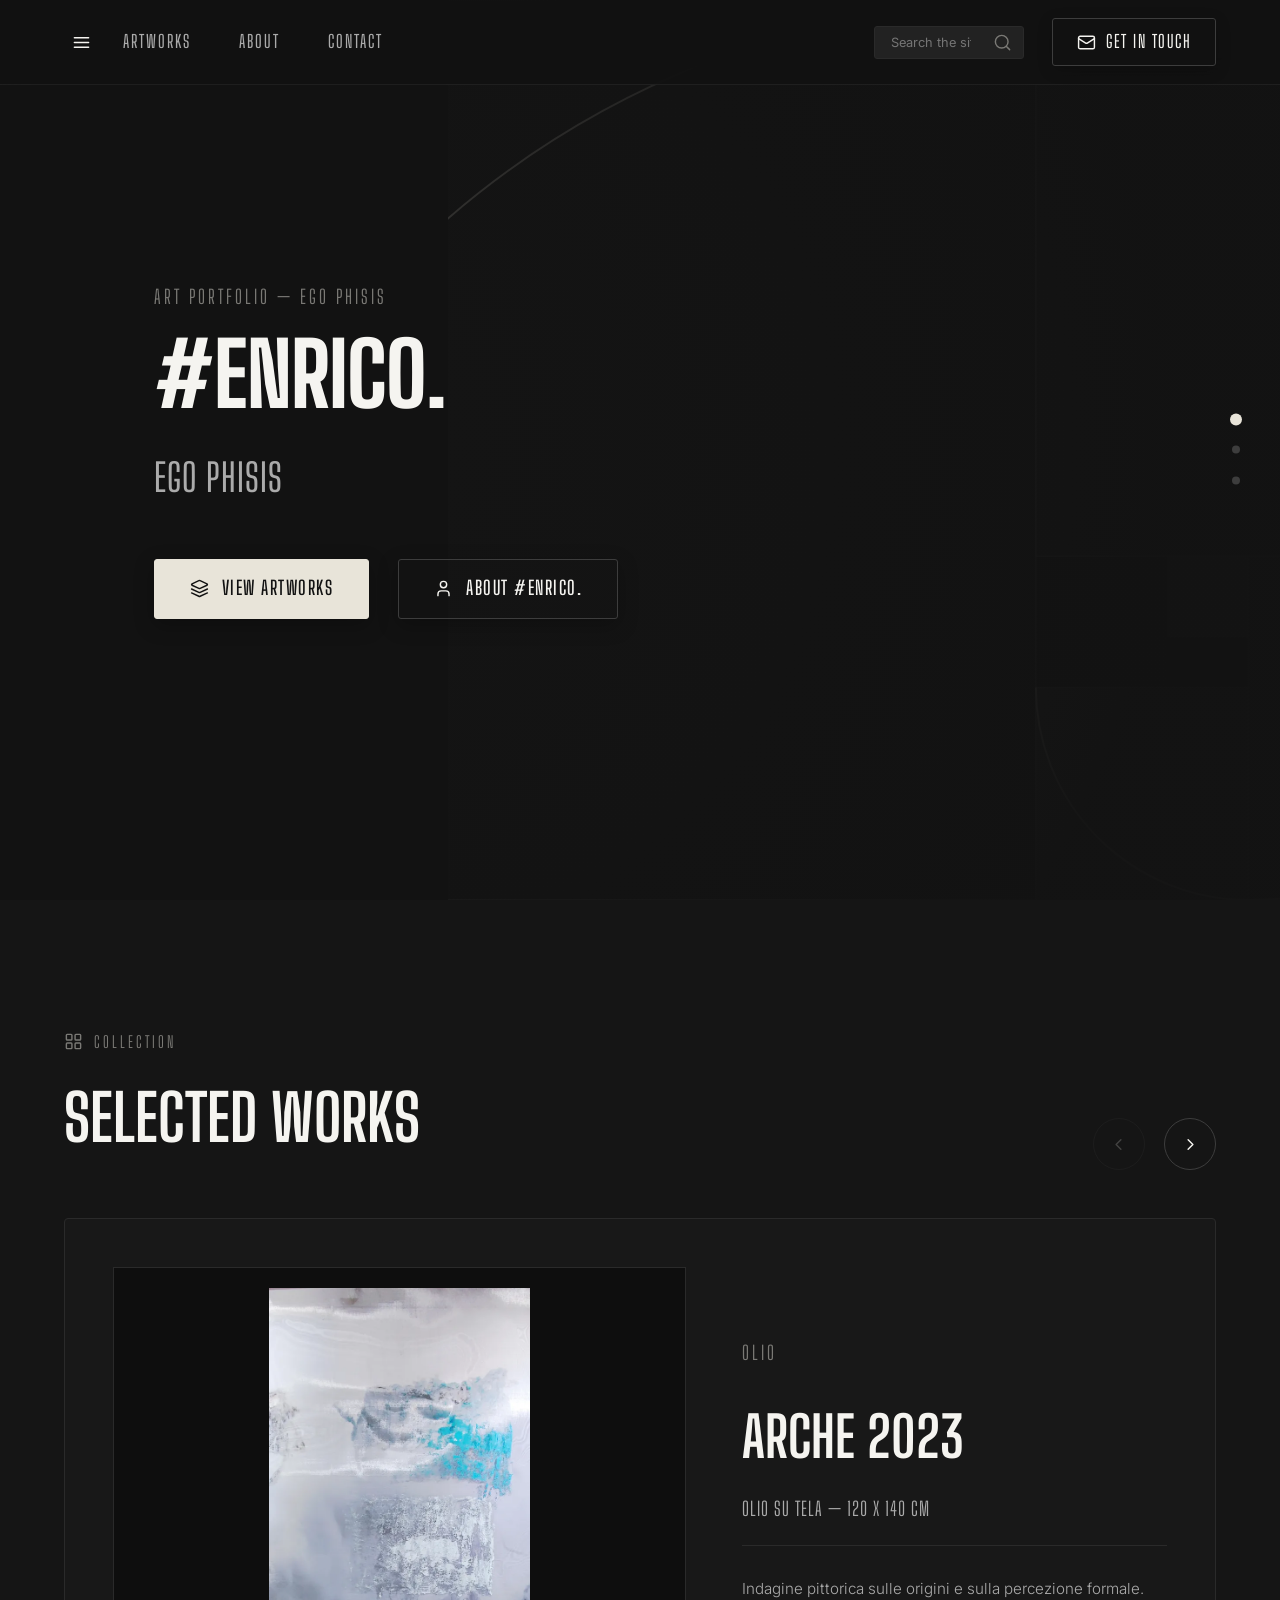
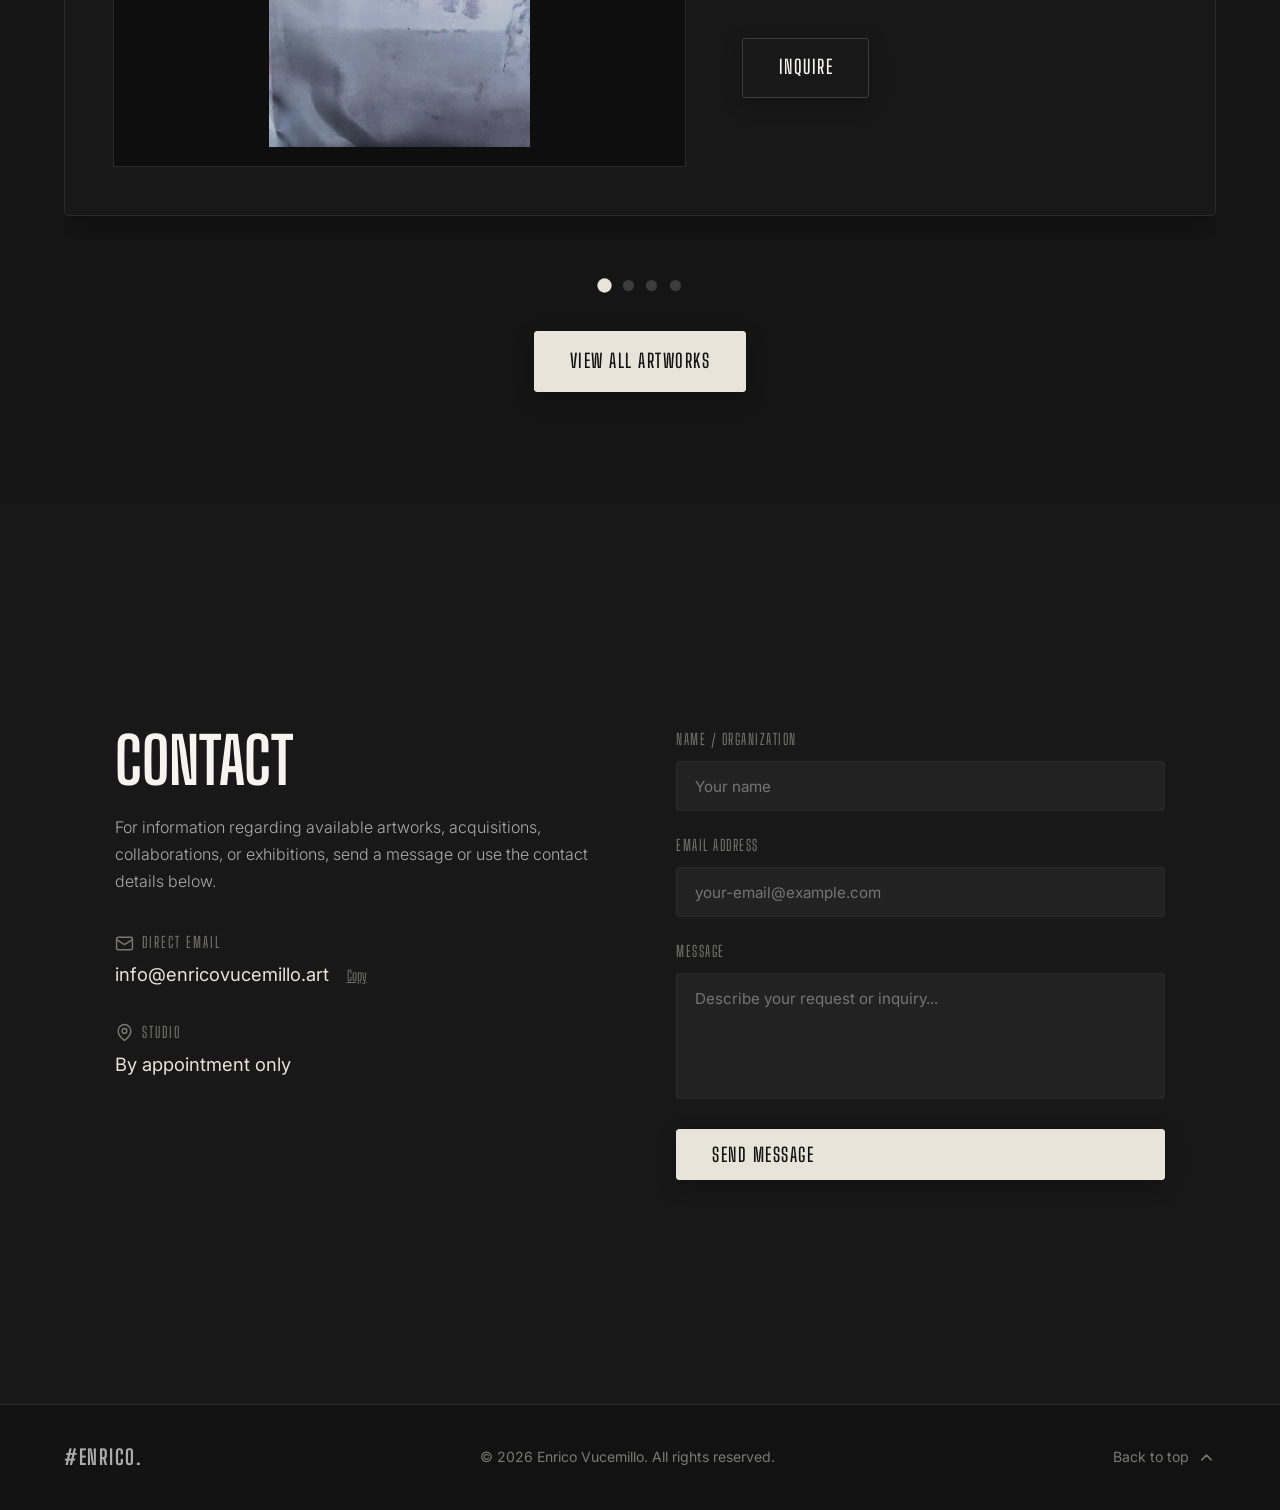
==== public /index.html @ f82cddb8 "eee" ====
<!doctype html>
<html lang="en">
<head>
  <meta charset="utf-8">
  <meta name="viewport" content="width=device-width, initial-scale=1">
  <title>#ENRICO.</title>
  <meta name="description" content="#ENRICO. — The website of Enrico Vucemillo. Works, studies, and proportions: precision is a form of beauty.">
  <link rel="preconnect" href="https://fonts.googleapis.com">
  <link rel="preconnect" href="https://fonts.gstatic.com" crossorigin>
  <link href="https://fonts.googleapis.com/css2?family=Big+Shoulders+Display:wght@700;800;900&family=Inter:wght@300;400;500;600&display=swap" rel="stylesheet">
  
  <style>
    /* ==========================================================================
       RESET & BASE STYLES & ADVANCED AESTHETICS
       ========================================================================== */
    :root {
      --bg-main: #121212;
      --bg-panel: #181818;
      --bg-subtle: #222222;
      --bg-crema-subtle: #262523;
      
      --text-main: #f5f4f0;
      --text-muted: #ababab;
      --text-dim: #7a7975;
      
      --accent-crema: #e8e4d9;
      --border-color: #2a2a2a;
      --border-light: #3d3d3d;
      
      --font-display: 'Big Shoulders Display', Impact, sans-serif;
      --font-sans: 'Inter', -apple-system, BlinkMacSystemFont, sans-serif;
      
      --header-height: 85px;
      --transition: all 0.4s cubic-bezier(0.16, 1, 0.3, 1);
    }

    ::selection {
      background-color: var(--accent-crema);
      color: var(--bg-main);
    }

    ::-webkit-scrollbar {
      width: 6px;
    }
    ::-webkit-scrollbar-track {
      background: var(--bg-main);
    }
    ::-webkit-scrollbar-thumb {
      background: var(--border-light);
      border-radius: 3px;
    }
    ::-webkit-scrollbar-thumb:hover {
      background: var(--accent-crema);
    }

    * {
      box-sizing: border-box;
      margin: 0;
      padding: 0;
    }

    html {
      scroll-behavior: smooth;
      font-size: 16px;
      background-color: var(--bg-main);
      color: var(--text-main);
      font-family: var(--font-sans);
      -webkit-font-smoothing: antialiased;
    }

    body {
      overflow-x: hidden;
      line-height: 1.7;
    }

    a {
      color: inherit;
      text-decoration: none;
      transition: var(--transition);
    }

    button {
      font-family: inherit;
      cursor: pointer;
      border: none;
      background: none;
    }

    a:focus-visible, button:focus-visible, input:focus-visible, textarea:focus-visible {
      outline: 2px solid var(--accent-crema);
      outline-offset: 3px;
    }

    .icon-inline {
      width: 19px;
      height: 19px;
      vertical-align: middle;
      display: inline-block;
      flex-shrink: 0;
      stroke-width: 1.8;
      transition: var(--transition);
    }
    a:hover .icon-inline, button:hover .icon-inline {
      color: var(--accent-crema);
      transform: translateY(-1px);
    }

    .scroll-progress {
      position: fixed;
      top: 0;
      left: 0;
      height: 2px;
      background-color: var(--accent-crema);
      width: 0%;
      z-index: 1000;
      transition: width 0.1s ease-out;
    }

    /* HEADER & NAVIGATION */
    .site-header {
      position: fixed;
      top: 0;
      left: 0;
      width: 100%;
      height: var(--header-height);
      display: flex;
      align-items: center;
      justify-content: space-between;
      padding: 0 4rem;
      z-index: 100;
      background: rgba(18, 18, 18, 0.82);
      backdrop-filter: blur(16px);
      -webkit-backdrop-filter: blur(16px);
      border-bottom: 1px solid rgba(255, 255, 255, 0.06);
    }

    .header-left {
      display: flex;
      align-items: center;
      gap: 1.5rem;
    }

    .menu-toggle-btn {
      display: flex;
      align-items: center;
      justify-content: center;
      padding: 0.5rem;
      color: var(--text-main);
      border-radius: 3px;
      transition: var(--transition);
      cursor: pointer;
    }
    .menu-toggle-btn:hover {
      color: var(--accent-crema);
      background-color: var(--bg-subtle);
    }

    /* SIDEBAR CATEGORIES */
    .sidebar-overlay {
      position: fixed;
      inset: 0;
      background: rgba(0, 0, 0, 0.7);
      backdrop-filter: blur(6px);
      -webkit-backdrop-filter: blur(6px);
      z-index: 1500;
      opacity: 0;
      pointer-events: none;
      transition: opacity 0.3s cubic-bezier(0.16, 1, 0.3, 1);
    }
    .sidebar-overlay.active {
      opacity: 1;
      pointer-events: auto;
    }

    .sidebar {
      position: fixed;
      top: 0;
      left: 0;
      width: 320px;
      max-width: 85vw;
      height: 100%;
      background-color: var(--bg-panel);
      border-right: 1px solid var(--border-color);
      z-index: 1600;
      transform: translateX(-100%);
      transition: transform 0.4s cubic-bezier(0.16, 1, 0.3, 1);
      display: flex;
      flex-direction: column;
      padding: 2.5rem 2rem;
      overflow-y: auto;
    }
    .sidebar.active {
      transform: translateX(0);
    }

    .sidebar-header {
      display: flex;
      align-items: center;
      justify-content: space-between;
      margin-bottom: 3rem;
      padding-bottom: 1rem;
      border-bottom: 1px solid var(--border-color);
    }

    .sidebar-title {
      font-family: var(--font-display);
      font-size: 1.6rem;
      font-weight: 700;
      letter-spacing: 1.5px;
      color: var(--accent-crema);
      text-transform: uppercase;
    }

    .sidebar-close-btn {
      color: var(--text-muted);
      font-size: 1.8rem;
      line-height: 1;
      cursor: pointer;
      transition: var(--transition);
    }
    .sidebar-close-btn:hover {
      color: var(--accent-crema);
    }

    .sidebar-section {
      margin-bottom: 2.5rem;
    }

    .sidebar-section-title {
      font-family: var(--font-display);
      font-size: 0.9rem;
      text-transform: uppercase;
      letter-spacing: 2.5px;
      color: var(--text-dim);
      margin-bottom: 1.2rem;
    }

    .sidebar-menu {
      list-style: none;
      display: flex;
      flex-direction: column;
      gap: 0.9rem;
    }

    .sidebar-menu a {
      font-family: var(--font-display);
      font-size: 1.25rem;
      letter-spacing: 1.5px;
      text-transform: uppercase;
      color: var(--text-muted);
      font-weight: 500;
      display: flex;
      align-items: center;
      justify-content: space-between;
      transition: var(--transition);
    }

    .sidebar-menu a:hover, .sidebar-menu a.active {
      color: var(--accent-crema);
      padding-left: 0.5rem;
    }

    .sidebar-count {
      font-size: 0.85rem;
      color: var(--text-dim);
      font-family: var(--font-sans);
    }

    .nav {
      display: flex;
      align-items: center;
      gap: 3rem;
    }

    .nav a {
      font-family: var(--font-display);
      font-size: 1.1rem;
      text-transform: uppercase;
      letter-spacing: 2px;
      color: var(--text-muted);
      font-weight: 500;
    }

    .nav a:hover, .nav a.active {
      color: var(--accent-crema);
    }

    .header-right {
      display: flex;
      align-items: center;
      gap: 1.8rem;
    }

    .search-box {
      position: relative;
      display: flex;
      align-items: center;
    }

    .search-box input {
      background-color: var(--bg-subtle);
      border: 1px solid var(--border-color);
      border-radius: 3px;
      padding: 0.5rem 2.4rem 0.5rem 1rem;
      color: var(--text-main);
      font-family: var(--font-sans);
      font-size: 0.8rem;
      width: 150px;
      transition: var(--transition);
    }

    .search-box input:focus {
      outline: none;
      border-color: var(--accent-crema);
      width: 210px;
      background-color: #1a1a1a;
    }

    .search-box button {
      position: absolute;
      right: 0.7rem;
      color: var(--text-dim);
      display: flex;
      align-items: center;
      justify-content: center;
    }

    .header-cta {
      display: inline-flex;
      align-items: center;
      gap: 0.6rem;
      font-family: var(--font-display);
      font-size: 1.1rem;
      text-transform: uppercase;
      letter-spacing: 1.5px;
      padding: 0.5rem 1.5rem;
      border: 1px solid var(--border-light);
      border-radius: 3px;
      color: var(--text-main);
      box-shadow: 0 4px 15px rgba(0,0,0,0.2);
      font-weight: 500;
    }

    .header-cta:hover {
      background-color: var(--accent-crema);
      color: var(--bg-main);
      border-color: var(--accent-crema);
    }

    .dots {
      position: fixed;
      right: 2.5rem;
      top: 50%;
      transform: translateY(-50%);
      display: flex;
      flex-direction: column;
      gap: 1.4rem;
      z-index: 90;
    }

    .dots a {
      width: 8px;
      height: 8px;
      border-radius: 50%;
      background-color: var(--border-light);
      transition: var(--transition);
    }

    .dots a.active, .dots a:hover {
      background-color: var(--accent-crema);
      transform: scale(1.5);
    }

    section {
      min-height: 100vh;
      width: 100%;
      position: relative;
      display: flex;
      align-items: center;
      justify-content: center;
      padding: 7rem 4rem;
    }

    .label {
      font-family: var(--font-display);
      font-size: 1rem;
      text-transform: uppercase;
      letter-spacing: 3px;
      color: var(--text-dim);
      margin-bottom: 1.8rem;
      display: flex;
      align-items: center;
      gap: 0.7rem;
    }

    .btn {
      display: inline-flex;
      align-items: center;
      gap: 0.8rem;
      padding: 0.8rem 2.2rem;
      font-family: var(--font-display);
      font-size: 1.2rem;
      letter-spacing: 1.5px;
      text-transform: uppercase;
      transition: var(--transition);
      border-radius: 3px;
      box-shadow: 0 6px 20px rgba(0,0,0,0.25);
    }

    .btn--solid {
      background-color: var(--accent-crema);
      color: var(--bg-main);
      border: 1px solid var(--accent-crema);
      font-weight: 600;
    }

    .btn--solid:hover {
      background-color: transparent;
      color: var(--accent-crema);
    }

    .btn--ghost {
      border: 1px solid var(--border-light);
      color: var(--text-main);
      font-weight: 600;
    }

    .btn--ghost:hover {
      border-color: var(--accent-crema);
      color: var(--accent-crema);
    }

    .hero {
      position: relative;
      overflow: hidden;
      display: flex;
      flex-direction: column;
      justify-content: center;
      align-items: flex-start;
      padding-left: 12%;
    }

    .hero .bg {
      position: absolute;
      top: 0;
      right: 0;
      width: 65%;
      height: 100%;
      opacity: 0.28;
      pointer-events: none;
    }

    .scrim {
      position: absolute;
      inset: 0;
      background: radial-gradient(circle at 25% 50%, transparent 10%, rgba(18,18,18,0.92) 80%);
    }

    .hero-content {
      position: relative;
      z-index: 2;
      max-width: 750px;
    }

    .panel__eyebrow {
      font-family: var(--font-display);
      font-size: 1.2rem;
      letter-spacing: 3px;
      text-transform: uppercase;
      color: var(--text-dim);
      margin-bottom: 1.2rem;
      display: flex;
      align-items: center;
      gap: 0.7rem;
    }

    .panel__title--xl {
      font-family: var(--font-display);
      font-size: 5.5rem;
      font-weight: 800;
      line-height: 0.95;
      letter-spacing: -1px;
      margin-bottom: 1.8rem;
      color: var(--text-main);
      text-transform: uppercase;
    }

    .panel__sub--serif {
      font-family: var(--font-display);
      font-size: 2.4rem;
      font-weight: 500;
      color: var(--text-muted);
      margin-bottom: 3rem;
      letter-spacing: 1px;
      text-transform: uppercase;
    }

    .hero-cta-group {
      display: flex;
      gap: 1.8rem;
    }

    .section-opere {
      flex-direction: column;
      justify-content: center;
      background-color: #151515;
      padding-top: 8rem;
    }

    .opere-header {
      width: 100%;
      max-width: 1240px;
      display: flex;
      justify-content: space-between;
      align-items: flex-end;
      margin-bottom: 3rem;
    }

    .opere-title-group h2 {
      font-family: var(--font-display);
      font-size: 4rem;
      font-weight: 700;
      margin-bottom: 1.2rem;
      line-height: 1.05;
      letter-spacing: 0;
      text-transform: uppercase;
    }

    .slider-controls {
      display: flex;
      gap: 1.2rem;
      align-items: center;
    }

    .view-toggle-btn {
      font-family: var(--font-display);
      font-size: 1rem;
      text-transform: uppercase;
      letter-spacing: 1.5px;
      padding: 0.6rem 1.2rem;
      border: 1px solid var(--border-light);
      border-radius: 3px;
      color: var(--text-muted);
      margin-right: 1rem;
      transition: var(--transition);
      font-weight: 700;
    }
    .view-toggle-btn:hover {
      border-color: var(--accent-crema);
      color: var(--accent-crema);
      background-color: var(--bg-subtle);
    }

    .arrow {
      width: 52px;
      height: 52px;
      border: 1px solid var(--border-light);
      border-radius: 50%;
      display: flex;
      align-items: center;
      justify-content: center;
      color: var(--text-main);
      transition: var(--transition);
    }

    .arrow:hover:not(:disabled) {
      border-color: var(--accent-crema);
      color: var(--accent-crema);
      background-color: var(--bg-subtle);
      transform: scale(1.05);
    }

    .arrow:disabled {
      opacity: 0.2;
      cursor: not-allowed;
    }

    .carousel-container {
      width: 100%;
      max-width: 1240px;
      overflow: hidden;
    }

    .track {
      position: relative;
      display: flex;
      gap: 2.5rem;
      overflow-x: auto;
      scroll-snap-type: x mandatory;
      scroll-behavior: smooth;
      scrollbar-width: none;
      -ms-overflow-style: none;
      padding-bottom: 1.5rem;
    }

    .track::-webkit-scrollbar {
      display: none;
    }

    .no-results {
      display: none;
      text-align: center;
      padding: 4rem 1rem;
      font-family: var(--font-display);
      font-size: 1.6rem;
      letter-spacing: 1.5px;
      text-transform: uppercase;
      color: var(--text-dim);
    }
    .no-results.show {
      display: block;
    }

    .work-card {
      flex: 0 0 100%;
      scroll-snap-align: start;
      display: grid;
      grid-template-columns: 1.35fr 1fr;
      gap: 3.5rem;
      background-color: var(--bg-panel);
      border: 1px solid var(--border-color);
      padding: 3rem;
      border-radius: 4px;
      transition: var(--transition);
      box-shadow: 0 10px 30px rgba(0,0,0,0.3);
    }
    .work-card:hover {
      border-color: var(--border-light);
      box-shadow: 0 15px 40px rgba(0,0,0,0.4);
    }

    .work-image-wrapper {
      position: relative;
      height: 500px;
      width: 100%;
      background-color: #0e0e0e;
      border: 1px solid var(--border-color);
      overflow: hidden;
      display: flex;
      align-items: center;
      justify-content: center;
      padding: 1.2rem;
      cursor: zoom-in;
    }

    .work-image {
      max-width: 100%;
      max-height: 100%;
      width: auto;
      height: auto;
      object-fit: contain;
      display: block;
      transition: transform 0.6s cubic-bezier(0.16, 1, 0.3, 1);
    }
    .work-image-wrapper:hover .work-image {
      transform: scale(1.03);
    }

    .work-fallback {
      position: absolute;
      inset: 0;
      display: none;
      flex-direction: column;
      align-items: center;
      justify-content: center;
      background-color: var(--bg-crema-subtle);
      color: var(--text-muted);
      font-family: var(--font-display);
      font-size: 1.5rem;
      text-align: center;
      padding: 2rem;
      border: 1px dashed var(--border-light);
    }

    .work-info {
      display: flex;
      flex-direction: column;
      justify-content: center;
    }

    .work-info .panel__eyebrow {
      color: var(--text-dim);
    }

    .work-info .panel__title {
      font-family: var(--font-display);
      font-size: 3.5rem;
      font-weight: 700;
      margin-bottom: 0.6rem;
      text-transform: uppercase;
    }

    .work-info .panel__sub {
      color: var(--text-muted);
      font-family: var(--font-display);
      font-size: 1.2rem;
      letter-spacing: 1px;
      margin-bottom: 1.8rem;
      border-bottom: 1px solid var(--border-color);
      padding-bottom: 1.2rem;
      text-transform: uppercase;
    }

    .work-desc {
      color: var(--text-muted);
      font-size: 0.95rem;
      line-height: 1.8;
      margin-bottom: 2.2rem;
      font-weight: 300;
    }

    .slide-dots {
      display: flex;
      justify-content: center;
      gap: 0.8rem;
      margin-top: 2.5rem;
    }
    .slide-dot {
      width: 11px;
      height: 11px;
      border-radius: 50%;
      background-color: var(--border-light);
      cursor: pointer;
      transition: var(--transition);
    }
    .slide-dot.active {
      background-color: var(--accent-crema);
      transform: scale(1.3);
    }

    .lightbox-modal {
      position: fixed;
      inset: 0;
      background: rgba(10, 10, 10, 0.96);
      backdrop-filter: blur(16px);
      -webkit-backdrop-filter: blur(16px);
      z-index: 2000;
      display: none;
      align-items: center;
      justify-content: center;
      padding: 3rem;
    }
    .lightbox-modal.active {
      display: flex;
    }
    .lightbox-content {
      max-width: 90vw;
      max-height: 85vh;
      object-fit: contain;
      border: 1px solid var(--border-light);
      box-shadow: 0 20px 50px rgba(0,0,0,0.6);
    }
    .lightbox-close {
      position: absolute;
      top: 2.5rem;
      right: 2.5rem;
      color: var(--text-main);
      font-size: 2.2rem;
      background: none;
      cursor: pointer;
      transition: var(--transition);
    }
    .lightbox-close:hover {
      color: var(--accent-crema);
      transform: scale(1.1);
    }

    .contact {
      background-color: var(--bg-panel);
    }

    .contact__inner {
      max-width: 1050px;
      width: 100%;
      display: grid;
      grid-template-columns: 1fr 1fr;
      gap: 4.5rem;
    }

    .contact__title {
      font-family: var(--font-display);
      font-size: 4rem;
      font-weight: 700;
      margin-bottom: 1.2rem;
      line-height: 1.05;
      letter-spacing: 0;
      text-transform: uppercase;
    }

    .contact__copy {
      color: var(--text-muted);
      margin-bottom: 2.2rem;
      font-weight: 300;
    }

    .contact__list {
      margin-top: 2.2rem;
    }

    .contact__row {
      margin-bottom: 1.8rem;
    }

    .contact__row dt {
      font-family: var(--font-display);
      font-size: 0.95rem;
      text-transform: uppercase;
      letter-spacing: 2px;
      color: var(--text-dim);
      display: flex;
      align-items: center;
      gap: 0.5rem;
    }

    .contact__row dd {
      font-size: 1.15rem;
      color: var(--accent-crema);
      margin-top: 0.2rem;
    }

    .copy-email-btn {
      font-family: var(--font-display);
      font-size: 0.9rem;
      color: var(--text-dim);
      cursor: pointer;
      margin-left: 0.8rem;
      text-decoration: underline;
      transition: var(--transition);
    }
    .copy-email-btn:hover {
      color: var(--accent-crema);
    }

    .contact-form {
      display: flex;
      flex-direction: column;
      gap: 1.4rem;
    }

    .form-group {
      display: flex;
      flex-direction: column;
      gap: 0.5rem;
    }

    .form-group label {
      font-family: var(--font-display);
      font-size: 0.95rem;
      text-transform: uppercase;
      letter-spacing: 1.5px;
      color: var(--text-dim);
    }

    .form-group input,
    .form-group textarea {
      background-color: var(--bg-subtle);
      border: 1px solid var(--border-color);
      padding: 0.9rem 1.1rem;
      color: var(--text-main);
      font-family: var(--font-sans);
      font-size: 0.95rem;
      border-radius: 3px;
      transition: var(--transition);
      resize: none;
    }

    .form-group input:focus,
    .form-group textarea:focus {
      outline: none;
      border-color: var(--accent-crema);
      background-color: #1c1c1c;
      box-shadow: 0 0 10px rgba(232, 228, 217, 0.05);
    }

    .toast {
      position: fixed;
      bottom: 2.5rem;
      right: 2.5rem;
      background-color: var(--accent-crema);
      color: var(--bg-main);
      padding: 1.1rem 1.8rem;
      border-radius: 3px;
      font-family: var(--font-display);
      font-size: 1rem;
      font-weight: 600;
      letter-spacing: 1px;
      box-shadow: 0 12px 35px rgba(0,0,0,0.5);
      transform: translateY(120px);
      opacity: 0;
      transition: var(--transition);
      z-index: 3000;
      text-transform: uppercase;
    }
    .toast.show {
      transform: translateY(0);
      opacity: 1;
    }

    .site-footer {
      background-color: var(--bg-main);
      border-top: 1px solid var(--border-color);
      padding: 2.2rem 4rem;
      display: flex;
      justify-content: space-between;
      align-items: center;
      font-size: 0.88rem;
      color: var(--text-dim);
    }

    .site-footer__brand {
      font-family: var(--font-display);
      font-size: 1.3rem;
      font-weight: 700;
      color: var(--text-muted);
      letter-spacing: 1.5px;
    }

    .site-footer a {
      display: inline-flex;
      align-items: center;
      gap: 0.5rem;
    }

    .site-footer a:hover {
      color: var(--accent-crema);
    }

    @media (max-width: 900px) {
      .site-header {
        padding: 0 1.5rem;
      }
      .nav {
        gap: 1.2rem;
      }
      .panel__title--xl {
        font-size: 3.6rem;
      }
      .work-card {
        grid-template-columns: 1fr;
        gap: 1.8rem;
        padding: 1.8rem;
      }
      .work-image-wrapper {
        height: 340px;
      }
      .contact__inner {
        grid-template-columns: 1fr;
        gap: 2.8rem;
      }
      .dots {
        display: none;
      }
    }

  </style>
</head>
<body>

  <div class="scroll-progress" id="scrollProgress"></div>

  <!-- OVERLAY AND SIDEBAR -->
  <div class="sidebar-overlay" id="sidebarOverlay"></div>
  <aside class="sidebar" id="sidebar">
    <div class="sidebar-header">
      <span class="sidebar-title">#ENRICO.</span>
      <button type="button" class="sidebar-close-btn" id="sidebarCloseBtn" aria-label="Close menu">&times;</button>
    </div>

    <div class="sidebar-section">
      <h3 class="sidebar-section-title">Navigation</h3>
      <ul class="sidebar-menu">
        <li><a href="#top">Home</a></li>
        <li><a href="artworks.html">All Artworks</a></li>
        <li><a href="about.html">Artist Profile</a></li>
        <li><a href="#contatti">Contact & Info</a></li>
      </ul>
    </div>
  </aside>

  <!-- LIGHTBOX -->
  <div class="lightbox-modal" id="lightboxModal">
    <button class="lightbox-close" id="lightboxClose" aria-label="Close image">&times;</button>
    <img class="lightbox-content" id="lightboxImg" src="" alt="Enlarged artwork">
  </div>

  <!-- NAVIGATION -->
  <header class="site-header">
    <div class="header-left">
      <button type="button" class="menu-toggle-btn" id="menuToggleBtn" aria-label="Open categories menu">
        <svg class="icon-inline" width="24" height="24" viewBox="0 0 24 24" fill="none" stroke="currentColor" stroke-linecap="round" stroke-linejoin="round">
          <line x1="3" y1="6" x2="21" y2="6"/>
          <line x1="3" y1="12" x2="21" y2="12"/>
          <line x1="3" y1="18" x2="21" y2="18"/>
        </svg>
      </button>

      <nav class="nav" aria-label="Main">
        <a href="artworks.html">Artworks</a>
        <a href="about.html">About</a>
        <a href="#contatti">Contact</a>
      </nav>
    </div>

    <div class="header-right">
      <form class="search-box" onsubmit="event.preventDefault();">
        <input type="search" id="searchInput" placeholder="Search the site..." aria-label="Search site">
        <button type="submit" aria-label="Start search">
          <svg class="icon-inline" width="18" height="18" viewBox="0 0 24 24" fill="none" stroke="currentColor" stroke-linecap="round" stroke-linejoin="round"><circle cx="11" cy="11" r="8"/><path d="m21 21-4.3-4.3"/></svg>
        </button>
      </form>

      <a class="header-cta" href="#contatti">
        <svg class="icon-inline" width="18" height="18" viewBox="0 0 24 24" fill="none" stroke="currentColor" stroke-linecap="round" stroke-linejoin="round"><rect width="20" height="16" x="2" y="4" rx="2"/><path d="m22 7-8.97 5.7a1.94 1.94 0 0 1-2.06 0L2 7"/></svg>
        Get in touch
      </a>
    </div>
  </header>

  <!-- NAVIGATION DOTS -->
  <nav class="dots" aria-label="Sections">
    <a href="#top" aria-label="Home" class="active"></a>
    <a href="#opere" aria-label="Artworks"></a>
    <a href="#contatti" aria-label="Contact"></a>
  </nav>

  <!-- HERO -->
  <section class="hero snap" id="top">
    <svg class="bg" viewBox="0 0 610 377" preserveAspectRatio="xMidYMid slice" role="img" aria-label="Golden Ratio Geometry">
      <rect x="0" y="0" width="377" height="377" fill="#1c1c1c"/>
      <rect x="377" y="0" width="233" height="233" fill="#262626"/>
      <rect x="466" y="233" width="144" height="144" fill="#303030"/>
      <rect x="377" y="288" width="89" height="89" fill="#3a3a3a"/>
      <rect x="377" y="233" width="55" height="55" fill="#181818"/>
      <rect x="432" y="233" width="34" height="34" fill="#444444"/>
      <g fill="none" stroke="#555555" stroke-width="0.5">
        <rect x="0" y="0" width="377" height="377"/>
        <rect x="377" y="0" width="233" height="233"/>
        <rect x="466" y="233" width="144" height="144"/>
        <rect x="377" y="288" width="89" height="89"/>
      </g>
      <path d="M0,377 A377,377 0 0 1 377,0 A233,233 0 0 1 610,233 A144,144 0 0 1 466,377 A89,89 0 0 1 377,288" fill="none" stroke="#e8e4d9" stroke-width="0.8" opacity="0.6"/>
    </svg>
    <div class="scrim"></div>
    <div class="hero-content">
      <p class="panel__eyebrow">
        <span>Art Portfolio — EGO PHISIS</span>
      </p>
      <h1 class="panel__title--xl">#ENRICO. </h1>
      <p class="panel__sub--serif" lang="it">EGO PHISIS</p>
      <div class="hero-cta-group">
        <a class="btn btn--solid" href="artworks.html">
          <svg class="icon-inline" width="18" height="18" viewBox="0 0 24 24" fill="none" stroke="currentColor" stroke-linecap="round" stroke-linejoin="round"><path d="m12.83 2.18a2 2 0 0 0-1.66 0L2.6 6.08a1 1 0 0 0 0 1.83l8.58 3.91a2 2 0 0 0 1.66 0l8.58-3.9a1 1 0 0 0 0-1.83Z"/><path d="m22 17.65-9.17 4.16a2 2 0 0 1-1.66 0L2 17.65"/><path d="m22 12.65-9.17 4.16a2 2 0 0 1-1.66 0L2 12.65"/></svg>
          View Artworks
        </a>
        <a class="btn btn--ghost" href="about.html">
          <svg class="icon-inline" width="18" height="18" viewBox="0 0 24 24" fill="none" stroke="currentColor" stroke-linecap="round" stroke-linejoin="round"><path d="M19 21v-2a4 4 0 0 0-4-4H9a4 4 0 0 0-4 4v2"/><circle cx="12" cy="7" r="4"/></svg>
          About #ENRICO.
        </a>
      </div>
    </div>
  </section>

  <!-- ARTWORKS -->
  <section class="section-opere" id="opere">
    <div class="opere-header">
      <div class="opere-title-group">
        <p class="label">
          <svg class="icon-inline" width="16" height="16" viewBox="0 0 24 24" fill="none" stroke="currentColor" stroke-linecap="round" stroke-linejoin="round"><rect width="7" height="7" x="3" y="3" rx="1"/><rect width="7" height="7" x="14" y="3" rx="1"/><rect width="7" height="7" x="14" y="14" rx="1"/><rect width="7" height="7" x="3" y="14" rx="1"/></svg>
          Collection
        </p>
        <h2>Selected Works</h2>
      </div>
      <div class="slider-controls">
        <button class="arrow arrow--prev" id="prev" type="button" aria-label="Previous artwork">
          <svg class="icon-inline" width="22" height="22" viewBox="0 0 24 24" fill="none" stroke="currentColor" stroke-linecap="round" stroke-linejoin="round"><path d="m15 18-6-6 6-6"/></svg>
        </button>
        <button class="arrow arrow--next" id="next" type="button" aria-label="Next artwork">
          <svg class="icon-inline" width="22" height="22" viewBox="0 0 24 24" fill="none" stroke="currentColor" stroke-linecap="round" stroke-linejoin="round"><path d="m9 18 6-6-6-6"/></svg>
        </button>
      </div>
    </div>

    <div class="carousel-container">
      <div class="track" id="track">
        
        <!-- OPERA 1 -->
        <article class="work-card" id="work-arche-2023" data-category="olio">
          <div class="work-image-wrapper">
            <img class="work-image" src="Images/Arche 2023.webp" alt="Arche 2023" loading="lazy">
            <div class="work-fallback"><span>Arche 2023</span></div>
          </div>
          <div class="work-info">
            <p class="panel__eyebrow">Olio</p>
            <h3 class="panel__title">Arche 2023</h3>
            <p class="panel__sub" lang="it">Olio su tela — 120 x 140 cm</p>
            <p class="work-desc" lang="it">Indagine pittorica sulle origini e sulla percezione formale.</p>
            <div>
              <a class="btn btn--ghost" href="#contatti">Inquire</a>
            </div>
          </div>
        </article>

        <!-- OPERA 2 -->
        <article class="work-card" id="work-il-ricordo-degli-eterni" data-category="olio">
          <div class="work-image-wrapper">
            <img class="work-image" src="Images/Il ricordo degli eterni.webp" alt="Il ricordo degli eterni" loading="lazy">
            <div class="work-fallback"><span>Il ricordo degli eterni</span></div>
          </div>
          <div class="work-info">
            <p class="panel__eyebrow">Olio</p>
            <h3 class="panel__title">Il ricordo degli eterni</h3>
            <p class="panel__sub" lang="it">Olio su tavola — 100 x 100 cm</p>
            <p class="work-desc" lang="it">Geometrie rigorose e strati sovrapposti di colore materico.</p>
            <div>
              <a class="btn btn--ghost" href="#contatti">Inquire</a>
            </div>
          </div>
        </article>

        <!-- OPERA 3 -->
        <article class="work-card" id="work-la-nascita-del-mito" data-category="grafite">
          <div class="work-image-wrapper">
            <img class="work-image" src="Images/La nascita del mito.webp" alt="La nascita del mito" loading="lazy">
            <div class="work-fallback"><span>La nascita del mito</span></div>
          </div>
          <div class="work-info">
            <p class="panel__eyebrow">Grafite</p>
            <h3 class="panel__title">La nascita del mito</h3>
            <p class="panel__sub" lang="it">Grafite su carta — 90 x 120 cm</p>
            <p class="work-desc" lang="it">Solid workout di segni sovrapposti e texture architettoniche.</p>
            <div>
              <a class="btn btn--ghost" href="#contatti">Inquire</a>
            </div>
          </div>
        </article>

        <!-- OPERA 4 -->
        <article class="work-card" id="work-lo-squartamento-del-mito" data-category="aerografo">
          <div class="work-image-wrapper">
            <img class="work-image" src="Images/Lo squartamento del Mito.webp" alt="Lo squartamento del mito" loading="lazy">
            <div class="work-fallback"><span>Lo squartamento del mito</span></div>
          </div>
          <div class="work-info">
            <p class="panel__eyebrow">Aerografo</p>
            <h3 class="panel__title">Lo squartamento del mito</h3>
            <p class="panel__sub" lang="it">Aerografo su alluminio — 100 x 130 cm</p>
            <p class="work-desc" lang="it">Sfumature impalpabili e transizioni cromatiche continue.</p>
            <div>
              <a class="btn btn--ghost" href="#contatti">Inquire</a>
            </div>
          </div>
        </article>

      </div>
      <div class="no-results" id="noResults">No artworks found</div>
    </div>

    <div class="slide-dots" id="slideDots"></div>
    <a class="btn btn--solid" href="artworks.html" style="margin-top:2.5rem;">View all artworks</a>
  </section>

  <!-- CONTACT -->
  <section class="contact" id="contatti">
    <div class="contact__inner">
      <div>
        <h2 class="contact__title">Contact</h2>
        <p class="contact__copy">For information regarding available artworks, acquisitions, collaborations, or exhibitions, send a message or use the contact details below.</p>

        <dl class="contact__list">
          <div class="contact__row">
            <dt>
              <svg class="icon-inline" width="16" height="16" viewBox="0 0 24 24" fill="none" stroke="currentColor" stroke-linecap="round" stroke-linejoin="round"><rect width="20" height="16" x="2" y="4" rx="2"/><path d="m22 7-8.97 5.7a1.94 1.94 0 0 1-2.06 0L2 7"/></svg>
              Direct Email
            </dt>
            <dd>
              <span id="emailText">info@enricovucemillo.art</span>
              <button type="button" class="copy-email-btn" id="copyEmailBtn">Copy</button>
            </dd>
          </div>
          <div class="contact__row">
            <dt>
              <svg class="icon-inline" width="16" height="16" viewBox="0 0 24 24" fill="none" stroke="currentColor" stroke-linecap="round" stroke-linejoin="round"><path d="M20 10c0 6-8 12-8 12s-8-6-8-12a8 8 0 0 1 16 0Z"/><circle cx="12" cy="10" r="3"/></svg>
              Studio
            </dt>
            <dd>By appointment only</dd>
          </div>
        </dl>
      </div>

      <form class="contact-form" id="contactForm">
        <div class="form-group">
          <label for="name">Name / Organization</label>
          <input type="text" id="name" required placeholder="Your name">
        </div>
        <div class="form-group">
          <label for="email">Email Address</label>
          <input type="email" id="email" required placeholder="your-email@example.com">
        </div>
        <div class="form-group">
          <label for="message">Message</label>
          <textarea id="message" rows="5" required placeholder="Describe your request or inquiry..."></textarea>
        </div>
        <button class="btn btn--solid" type="submit" style="margin-top: 0.5rem;">
          Send Message
        </button>
      </form>
    </div>
  </section>

  <!-- TOAST NOTIFICATION -->
  <div class="toast" id="toast" role="status" aria-live="polite"></div>

  <!-- FOOTER -->
  <footer class="site-footer">
    <div class="site-footer__brand">#ENRICO.</div>
    <div>&copy; 2026 Enrico Vucemillo. All rights reserved.</div>
    <div>
      <a href="#top">
        Back to top 
        <svg class="icon-inline" width="16" height="16" viewBox="0 0 24 24" fill="none" stroke="currentColor" stroke-linecap="round" stroke-linejoin="round"><path d="m18 15-6-6-6 6"/></svg>
      </a>
    </div>
  </footer>

  <!-- JAVASCRIPT FOR INTERACTIVITY -->
  <script src="cms-client.js"></script>
  <script>
    document.addEventListener('DOMContentLoaded', async () => {
      if (window.CMS_READY) await window.CMS_READY;
      // 1. SCROLL PROGRESS BAR
      const scrollProgress = document.getElementById('scrollProgress');
      window.addEventListener('scroll', () => {
        const totalHeight = document.documentElement.scrollHeight - window.innerHeight;
        const progress = totalHeight > 0 ? (window.scrollY / totalHeight) * 100 : 0;
        scrollProgress.style.width = `${Math.min(100, Math.max(0, progress))}%`;
      });

      // 2. HIGHLIGHT DOTS & HEADER LINKS ON SCROLL
      const dotLinks = document.querySelectorAll('.dots a');
      const navLinks = document.querySelectorAll('.nav a');

      window.addEventListener('scroll', () => {
        let current = 'top';
        const scrollPos = window.scrollY + 200;

        document.querySelectorAll('section').forEach(section => {
          if (scrollPos >= section.offsetTop) {
            current = section.getAttribute('id');
          }
        });

        dotLinks.forEach(link => {
          link.classList.toggle('active', link.getAttribute('href') === `#${current}`);
        });

        navLinks.forEach(link => {
          link.classList.toggle('active', link.getAttribute('href') === `#${current}`);
        });
      });

      // 3. ARTWORK CAROUSEL, FILTERS & DOT INDICATORS
      const track = document.getElementById('track');
      const prevBtn = document.getElementById('prev');
      const nextBtn = document.getElementById('next');
      const slideDotsContainer = document.getElementById('slideDots');
      const noResults = document.getElementById('noResults');
      const cards = Array.from(track.querySelectorAll('.work-card'));

      let currentFilter = 'all';

      function getVisibleCards() {
        return cards.filter(card => card.style.display !== 'none');
      }

      function getStep() {
        const visible = getVisibleCards();
        if (!visible.length) return 0;
        const gap = parseFloat(getComputedStyle(track).columnGap) || 40;
        return visible[0].offsetWidth + gap;
      }

      function buildDots() {
        slideDotsContainer.innerHTML = '';
        getVisibleCards().forEach((_, idx) => {
          const dot = document.createElement('div');
          dot.classList.add('slide-dot');
          dot.addEventListener('click', () => {
            track.scrollTo({ left: getStep() * idx, behavior: 'smooth' });
          });
          slideDotsContainer.appendChild(dot);
        });
      }

      function updateCarouselControls() {
        const step = getStep();
        const dots = Array.from(slideDotsContainer.children);

        if (!step) {
          prevBtn.disabled = true;
          nextBtn.disabled = true;
          return;
        }

        const activeIndex = Math.round(track.scrollLeft / step);
        dots.forEach((dot, index) => {
          dot.classList.toggle('active', index === activeIndex);
        });

        prevBtn.disabled = track.scrollLeft <= 10;
        nextBtn.disabled = track.scrollLeft >= track.scrollWidth - track.clientWidth - 10;
      }

      function applyFilters() {
        cards.forEach(card => {
          const matchesCategory = currentFilter === 'all' || card.getAttribute('data-category') === currentFilter;
          card.style.display = matchesCategory ? '' : 'none';
        });

        const visibleCount = getVisibleCards().length;
        noResults.classList.toggle('show', visibleCount === 0);

        track.scrollTo({ left: 0, behavior: 'auto' });
        buildDots();
        updateCarouselControls();
      }

      nextBtn.addEventListener('click', () => {
        track.scrollBy({ left: getStep(), behavior: 'smooth' });
      });

      prevBtn.addEventListener('click', () => {
        track.scrollBy({ left: -getStep(), behavior: 'smooth' });
      });

      track.addEventListener('scroll', updateCarouselControls);
      window.addEventListener('resize', updateCarouselControls);
      buildDots();
      updateCarouselControls();

      // 4. SIDEBAR CATEGORIES
      const menuToggleBtn = document.getElementById('menuToggleBtn');
      const sidebarOverlay = document.getElementById('sidebarOverlay');
      const sidebar = document.getElementById('sidebar');
      const sidebarCloseBtn = document.getElementById('sidebarCloseBtn');

      function openSidebar() {
        sidebar.classList.add('active');
        sidebarOverlay.classList.add('active');
      }

      function closeSidebar() {
        sidebar.classList.remove('active');
        sidebarOverlay.classList.remove('active');
      }

      menuToggleBtn.addEventListener('click', openSidebar);
      sidebarCloseBtn.addEventListener('click', closeSidebar);
      sidebarOverlay.addEventListener('click', closeSidebar);

      sidebar.querySelectorAll('a').forEach(link => {
        link.addEventListener('click', closeSidebar);
      });

      // 5. JUMP TO AN ARTWORK FROM A LINK / SEARCH RESULT (#work-...)
      function goToWorkFromHash() {
        const h = location.hash;
        if (!h.startsWith('#work-')) return;
        const card = document.getElementById(h.slice(1));
        if (!card) return;

        if (card.style.display === 'none') {
          currentFilter = 'all';
          filterLinks.forEach(l => l.classList.toggle('active', l.getAttribute('data-filter') === 'all'));
          applyFilters();
        }

        document.getElementById('opere').scrollIntoView({ behavior: 'smooth' });
        track.scrollTo({ left: card.offsetLeft, behavior: 'smooth' });
      }
      window.addEventListener('hashchange', goToWorkFromHash);
      goToWorkFromHash();

      // 6. LIGHTBOX IMAGE ZOOM
      const lightboxModal = document.getElementById('lightboxModal');
      const lightboxImg = document.getElementById('lightboxImg');
      const lightboxClose = document.getElementById('lightboxClose');

      function closeLightbox() {
        lightboxModal.classList.remove('active');
      }

      document.querySelectorAll('.work-image-wrapper').forEach(wrapper => {
        wrapper.addEventListener('click', () => {
          const img = wrapper.querySelector('.work-image');
          if (img && img.src && img.style.display !== 'none') {
            lightboxImg.src = img.src;
            lightboxImg.alt = img.alt;
            lightboxModal.classList.add('active');
          }
        });
      });

      lightboxClose.addEventListener('click', closeLightbox);

      lightboxModal.addEventListener('click', (e) => {
        if (e.target === lightboxModal) closeLightbox();
      });

      document.addEventListener('keydown', (e) => {
        if (e.key === 'Escape') {
          closeLightbox();
          closeSidebar();
        }
      });

      document.querySelectorAll('.work-image').forEach(img => {
        img.addEventListener('error', () => {
          img.style.display = 'none';
          const fallback = img.nextElementSibling;
          if (fallback && fallback.classList.contains('work-fallback')) {
            fallback.style.display = 'flex';
          }
        });
      });

      // 7. COPY EMAIL & CONTACT FORM WITH TOAST
      const toast = document.getElementById('toast');
      let toastTimer;
      function showToast(message) {
        toast.textContent = message;
        toast.classList.add('show');
        clearTimeout(toastTimer);
        toastTimer = setTimeout(() => {
          toast.classList.remove('show');
        }, 3500);
      }

      const copyEmailBtn = document.getElementById('copyEmailBtn');
      const emailText = document.getElementById('emailText').textContent;

      copyEmailBtn.addEventListener('click', () => {
        navigator.clipboard.writeText(emailText).then(() => {
          showToast('Email address copied!');
        }).catch(() => {
          showToast('Email: ' + emailText);
        });
      });

      const contactForm = document.getElementById('contactForm');
      contactForm.addEventListener('submit', (e) => {
        e.preventDefault();
        const name = document.getElementById('name').value.trim();
        const email = document.getElementById('email').value.trim();
        const message = document.getElementById('message').value.trim();

        const subject = encodeURIComponent('Inquiry from ' + name);
        const body = encodeURIComponent(message + '\n\n— ' + name + ' (' + email + ')');

        showToast('Opening your email app...');
        window.location.href = `mailto:${emailText}?subject=${subject}&body=${body}`;
        contactForm.reset();
      });
    });
  </script>
  <script src="search.js"></script>
</body>
</html>
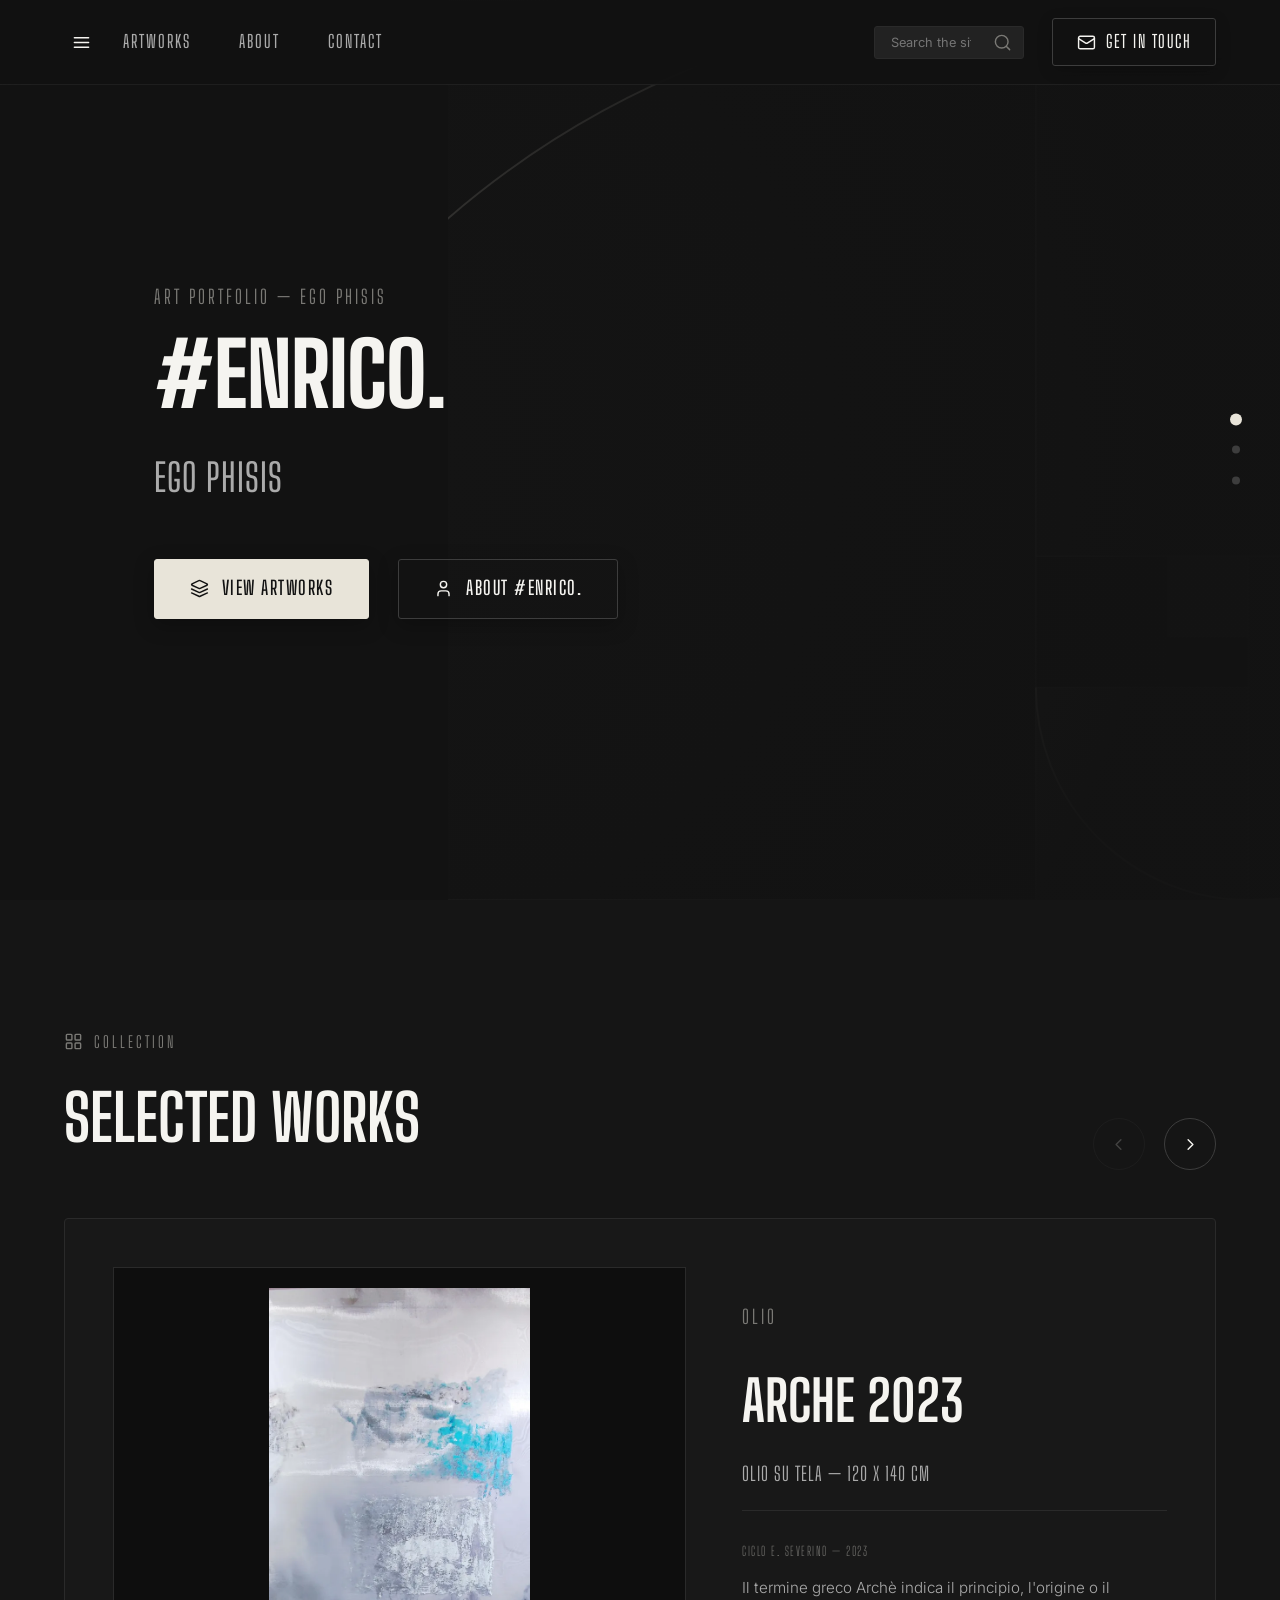
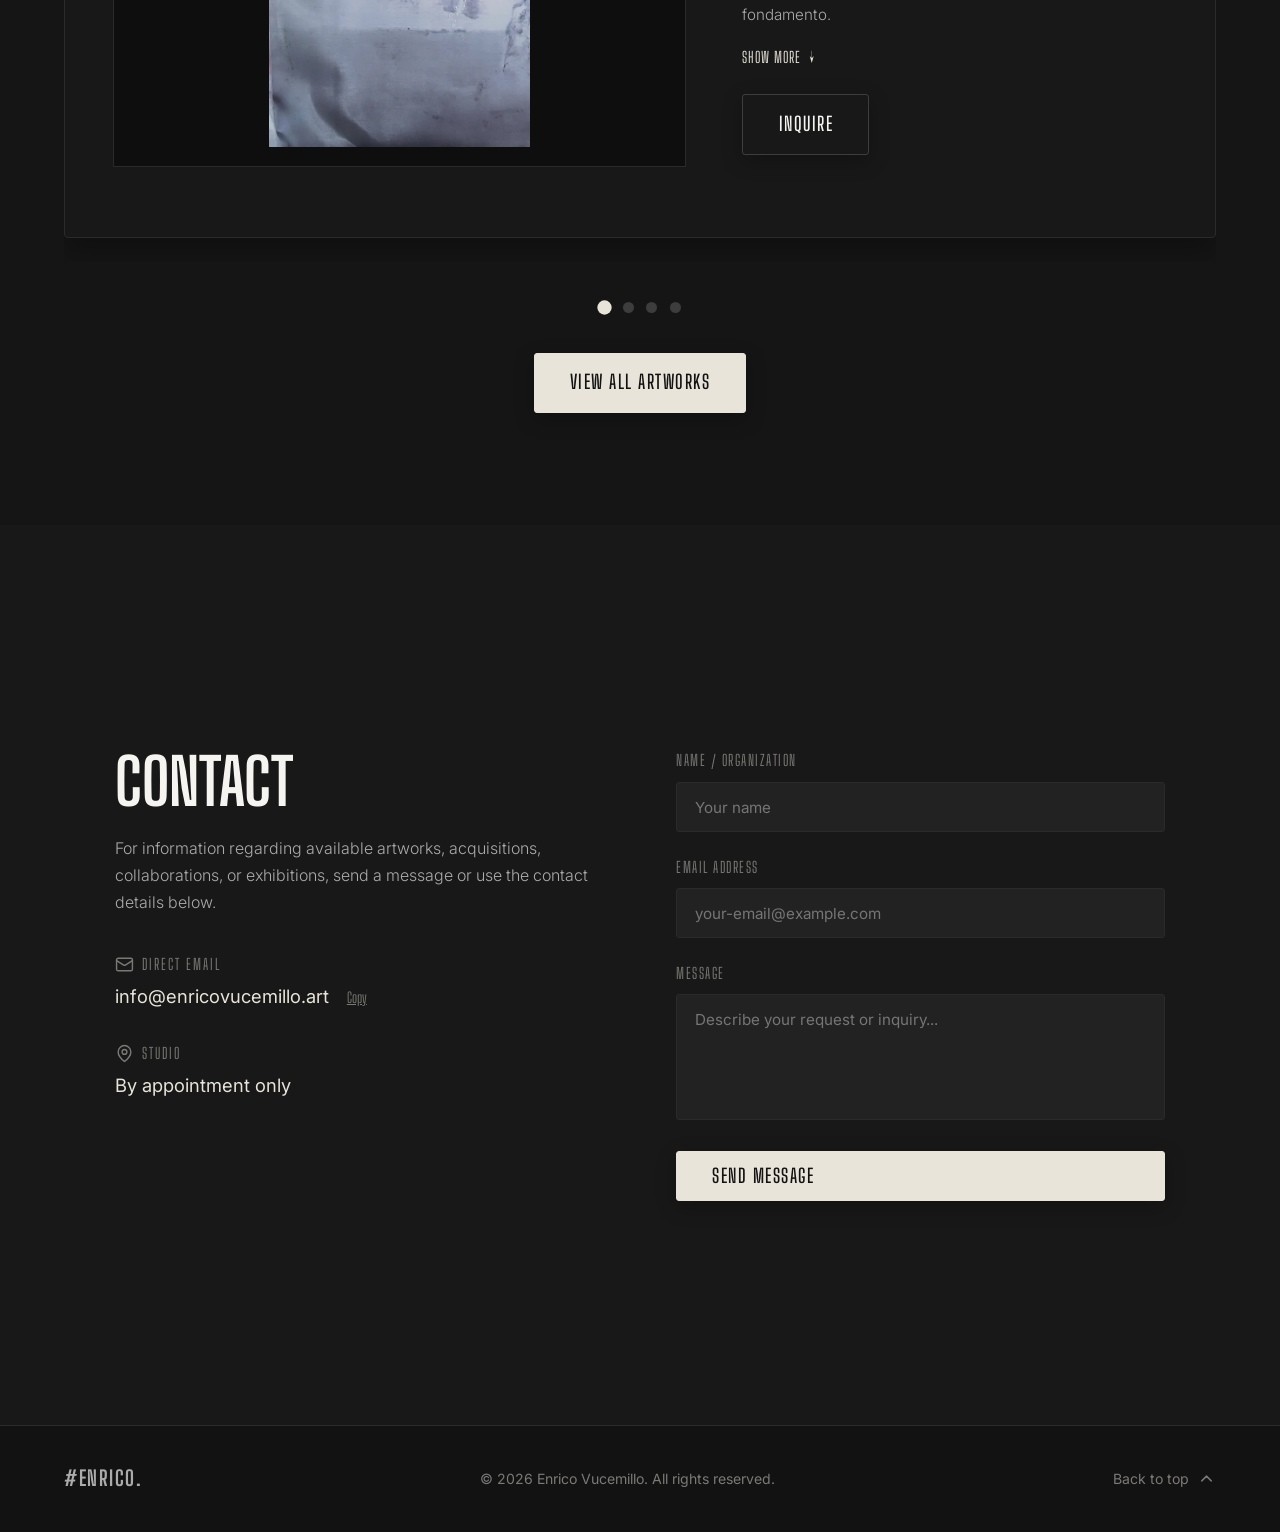
==== commit 35eb2962: "s" ====
--- a/public /index.html
+++ b/public /index.html
@@ -705,8 +705,42 @@
       color: var(--text-muted);
       font-size: 0.95rem;
       line-height: 1.8;
-      margin-bottom: 2.2rem;
+      margin-bottom: 1.2rem;
       font-weight: 300;
+    }
+    .work-desc__full {
+      display: none;
+    }
+    .work-desc.expanded .work-desc__full {
+      display: inline;
+    }
+    .work-desc__cycle {
+      display: block;
+      margin-bottom: 0.7rem;
+      font-family: var(--font-display);
+      font-size: 0.8rem;
+      letter-spacing: 1.5px;
+      text-transform: uppercase;
+      color: var(--text-dim);
+    }
+    .work-more {
+      display: inline-flex;
+      align-items: center;
+      gap: 0.5rem;
+      width: fit-content;
+      margin-bottom: 1.8rem;
+      color: var(--accent-crema);
+      font-family: var(--font-display);
+      font-size: 0.95rem;
+      letter-spacing: 1px;
+      text-transform: uppercase;
+      cursor: pointer;
+    }
+    .work-more .arrow-icon {
+      transition: transform var(--transition);
+    }
+    .work-more.expanded .arrow-icon {
+      transform: rotate(180deg);
     }
 
     .slide-dots {
@@ -1093,7 +1127,12 @@
             <p class="panel__eyebrow">Olio</p>
             <h3 class="panel__title">Arche 2023</h3>
             <p class="panel__sub" lang="it">Olio su tela — 120 x 140 cm</p>
-            <p class="work-desc" lang="it">Indagine pittorica sulle origini e sulla percezione formale.</p>
+            <div class="work-desc" lang="it">
+              <span class="work-desc__cycle">Ciclo E. Severino — 2023</span>
+              <span class="work-desc__short">Il termine greco Archè indica il principio, l'origine o il fondamento.</span>
+              <span class="work-desc__full"> Nella filosofia presocratica rappresenta la ricerca di ciò da cui tutto deriva o del principio che organizza la realtà. Il titolo inserisce l'opera in una dimensione che va oltre il dato visivo: la pittura diventa indagine sull'origine delle forme e sulla possibilità di ricondurre la molteplicità a un principio compositivo.</span>
+            </div>
+            <button class="work-more" type="button" aria-expanded="false"><span>Show more</span><span class="arrow-icon" aria-hidden="true">↓</span></button>
             <div>
               <a class="btn btn--ghost" href="#contatti">Inquire</a>
             </div>
@@ -1110,7 +1149,12 @@
             <p class="panel__eyebrow">Olio</p>
             <h3 class="panel__title">Il ricordo degli eterni</h3>
             <p class="panel__sub" lang="it">Olio su tavola — 100 x 100 cm</p>
-            <p class="work-desc" lang="it">Geometrie rigorose e strati sovrapposti di colore materico.</p>
+            <div class="work-desc" lang="it">
+              <span class="work-desc__cycle">Ciclo E. Severino — 2021</span>
+              <span class="work-desc__short">L'opera mette in relazione memoria ed eternità.</span>
+              <span class="work-desc__full"> Il ricordo appartiene al passato, mentre l'eternità supera il tempo ordinario. Il riferimento a Severino permette di leggere l'opera come riflessione sulla permanenza dell'essere e sul rapporto tra ciò che appare e ciò che scompare nella nostra esperienza quotidiana.</span>
+            </div>
+            <button class="work-more" type="button" aria-expanded="false"><span>Show more</span><span class="arrow-icon" aria-hidden="true">↓</span></button>
             <div>
               <a class="btn btn--ghost" href="#contatti">Inquire</a>
             </div>
@@ -1127,7 +1171,12 @@
             <p class="panel__eyebrow">Grafite</p>
             <h3 class="panel__title">La nascita del mito</h3>
             <p class="panel__sub" lang="it">Grafite su carta — 90 x 120 cm</p>
-            <p class="work-desc" lang="it">Solid workout di segni sovrapposti e texture architettoniche.</p>
+            <div class="work-desc" lang="it">
+              <span class="work-desc__cycle">Ciclo E. Severino — 2024</span>
+              <span class="work-desc__short">Un'opera che indaga il rapporto tra pittura, filosofia e mito.</span>
+              <span class="work-desc__full"> Il riferimento al pensiero di Severino suggerisce una riflessione sulle origini, sull'essere e sul modo in cui l'uomo costruisce le proprie rappresentazioni del mondo. Il mito diventa forma attraverso la quale cercare significato alla realtà, mentre la materia e la frammentazione traducono visivamente questa ricerca.</span>
+            </div>
+            <button class="work-more" type="button" aria-expanded="false"><span>Show more</span><span class="arrow-icon" aria-hidden="true">↓</span></button>
             <div>
               <a class="btn btn--ghost" href="#contatti">Inquire</a>
             </div>
@@ -1144,7 +1193,12 @@
             <p class="panel__eyebrow">Aerografo</p>
             <h3 class="panel__title">Lo squartamento del mito</h3>
             <p class="panel__sub" lang="it">Aerografo su alluminio — 100 x 130 cm</p>
-            <p class="work-desc" lang="it">Sfumature impalpabili e transizioni cromatiche continue.</p>
+            <div class="work-desc" lang="it">
+              <span class="work-desc__cycle">Ciclo E. Severino — 2024</span>
+              <span class="work-desc__short">Il titolo suggerisce separazione, rottura e scomposizione.</span>
+              <span class="work-desc__full"> L'opera può essere letta come tentativo di analizzare il mito nelle sue componenti, mettendo in evidenza le tensioni che lo costituiscono. Il concetto è vicino al procedimento pittorico di Vucemillo: partire da una struttura e trasformarla attraverso la frammentazione.</span>
+            </div>
+            <button class="work-more" type="button" aria-expanded="false"><span>Show more</span><span class="arrow-icon" aria-hidden="true">↓</span></button>
             <div>
               <a class="btn btn--ghost" href="#contatti">Inquire</a>
             </div>
@@ -1266,6 +1320,18 @@
       const noResults = document.getElementById('noResults');
       const cards = Array.from(track.querySelectorAll('.work-card'));
 
+      track.querySelectorAll('.work-more').forEach(button => {
+        button.addEventListener('click', () => {
+          const description = button.previousElementSibling;
+          const expanded = button.getAttribute('aria-expanded') === 'true';
+
+          description.classList.toggle('expanded', !expanded);
+          button.classList.toggle('expanded', !expanded);
+          button.setAttribute('aria-expanded', String(!expanded));
+          button.querySelector('span').textContent = expanded ? 'Show more' : 'Show less';
+        });
+      });
+
       let currentFilter = 'all';
 
       function getVisibleCards() {
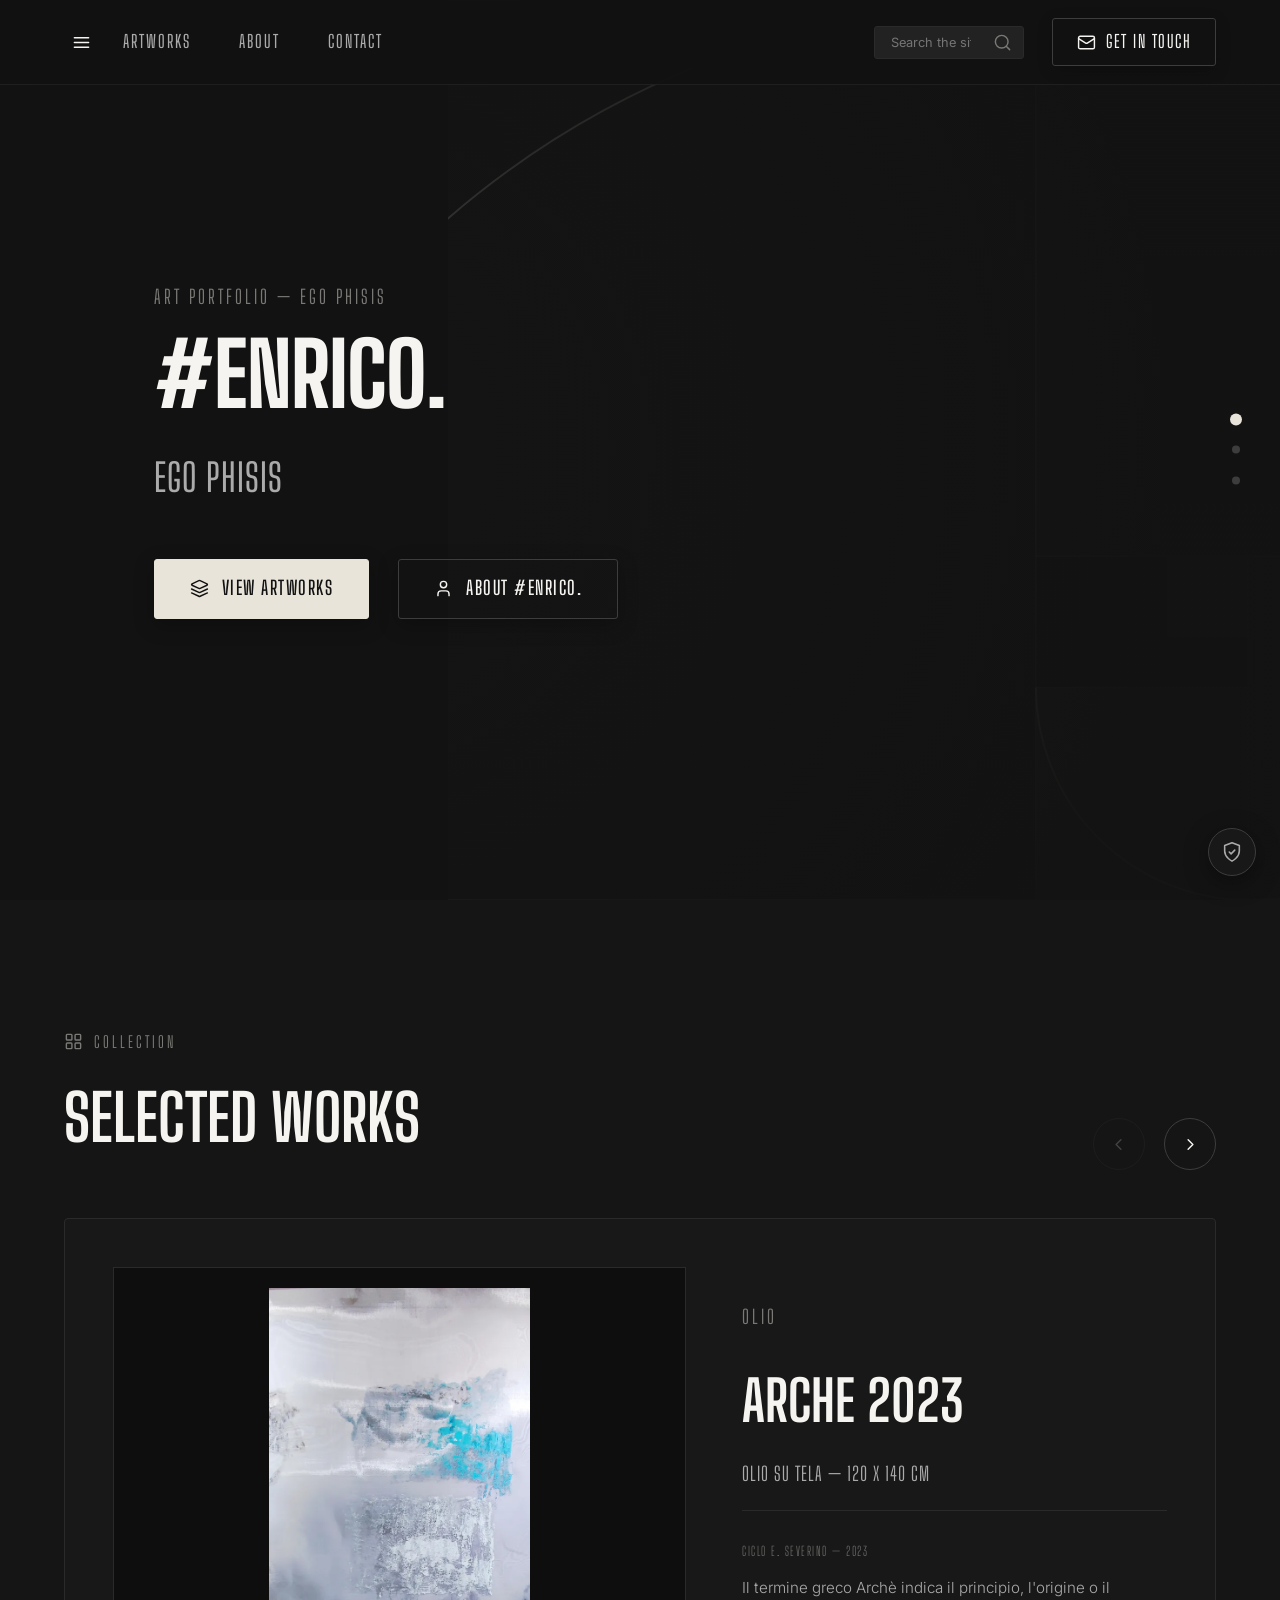
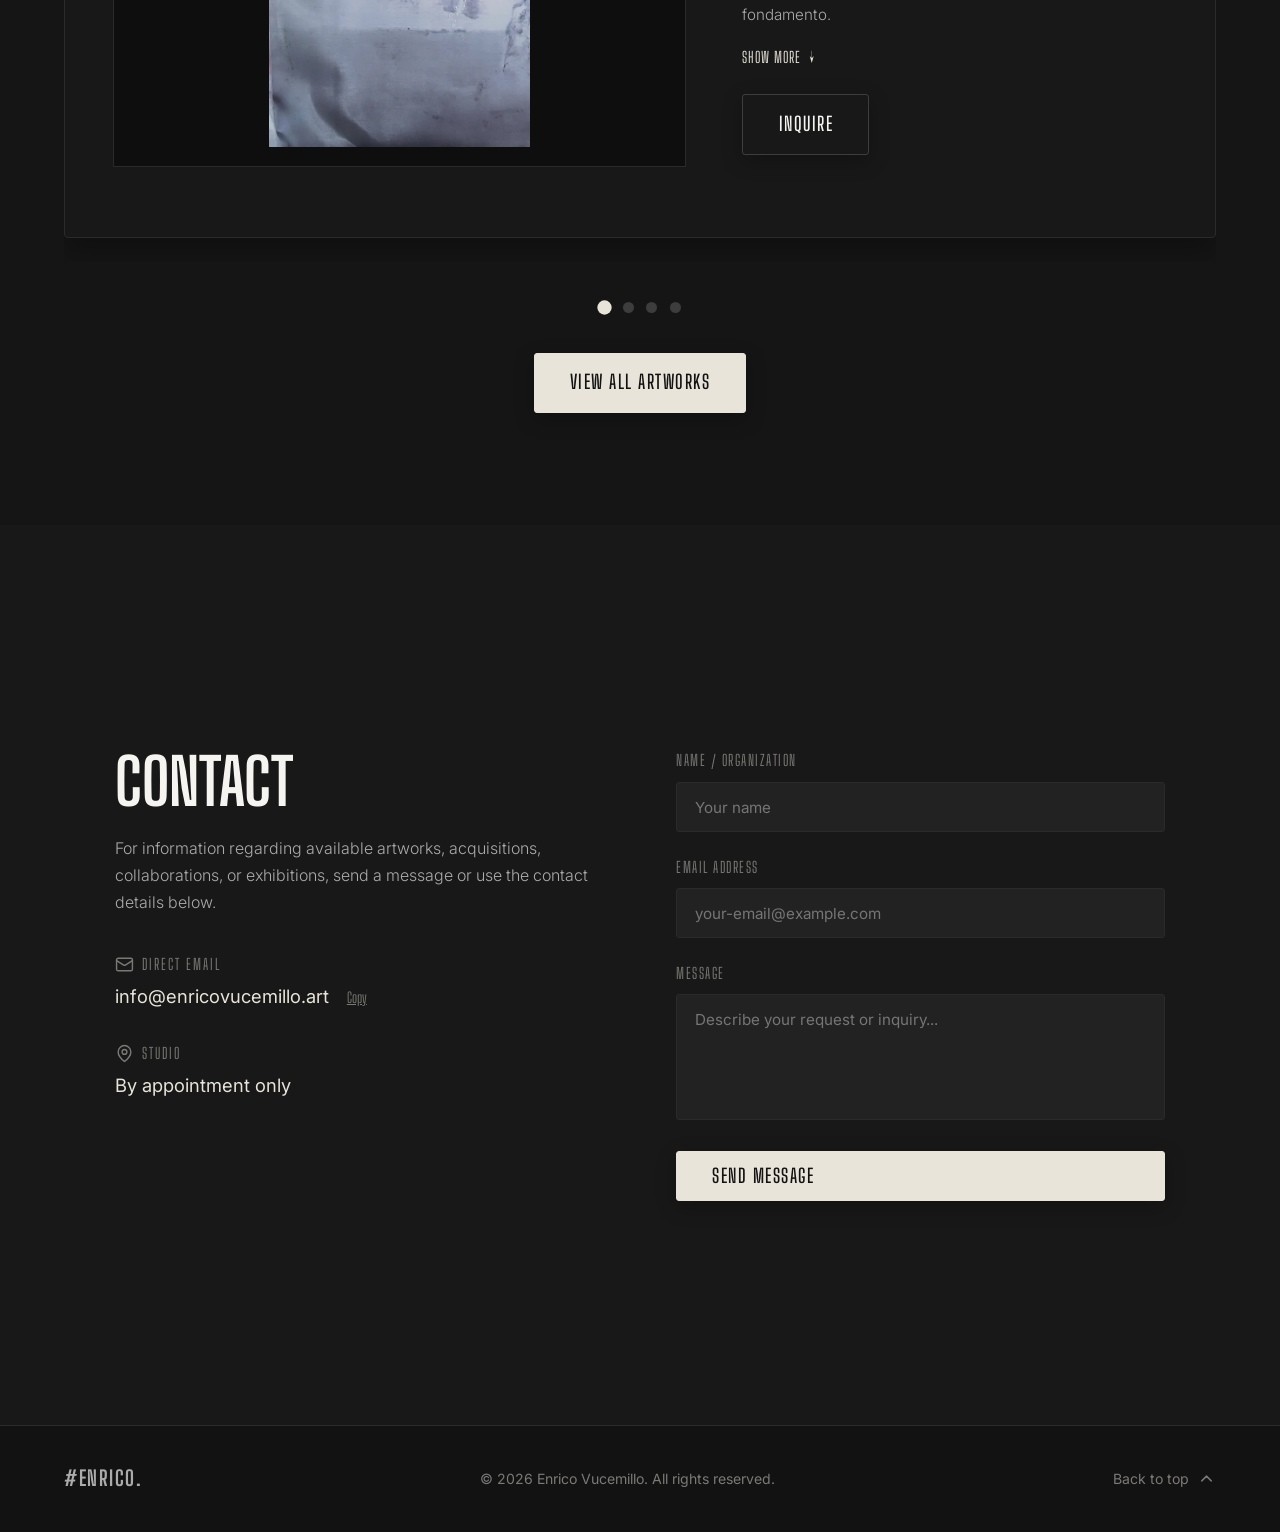
==== commit 3e08a2b9: "Rinomina il link dell'amministratore in un pulsante flottante e aggiungi l'opzione "Ricordami" nella" ====
--- a/public /index.html
+++ b/public /index.html
@@ -193,6 +193,32 @@
       transform: translateX(0);
     }
 
+    .admin-floating-link {
+      position: fixed;
+      right: 1.5rem;
+      bottom: 1.5rem;
+      z-index: 1700;
+      width: 48px;
+      height: 48px;
+      display: grid;
+      place-items: center;
+      color: var(--text-muted);
+      background: var(--bg-panel);
+      border: 1px solid var(--border-light);
+      border-radius: 50%;
+      box-shadow: 0 6px 24px rgba(0, 0, 0, 0.35);
+    }
+    .admin-floating-link:hover {
+      color: var(--accent-crema) !important;
+      border-color: var(--accent-crema);
+      transform: translateY(-2px);
+    }
+    .admin-floating-link svg {
+      width: 22px;
+      height: 22px;
+      stroke-width: 1.7;
+    }
+
     .sidebar-header {
       display: flex;
       align-items: center;
@@ -1010,6 +1036,12 @@
       </ul>
     </div>
   </aside>
+  <a class="admin-floating-link" href="/admin" aria-label="Area admin" title="Admin">
+    <svg viewBox="0 0 24 24" fill="none" stroke="currentColor" stroke-linecap="round" stroke-linejoin="round" aria-hidden="true">
+      <path d="M12 22s8-4 8-11V5l-8-3-8 3v6c0 7 8 11 8 11Z"/>
+      <path d="m9 12 2 2 4-4"/>
+    </svg>
+  </a>
 
   <!-- LIGHTBOX -->
   <div class="lightbox-modal" id="lightboxModal">
@@ -1077,7 +1109,7 @@
     <div class="scrim"></div>
     <div class="hero-content">
       <p class="panel__eyebrow">
-        <span>Art Portfolio — EGO PHISIS</span>
+        <span id="heroEyebrow">Art Portfolio — EGO PHISIS</span>
       </p>
       <h1 class="panel__title--xl">#ENRICO. </h1>
       <p class="panel__sub--serif" lang="it">EGO PHISIS</p>
@@ -1218,7 +1250,7 @@
     <div class="contact__inner">
       <div>
         <h2 class="contact__title">Contact</h2>
-        <p class="contact__copy">For information regarding available artworks, acquisitions, collaborations, or exhibitions, send a message or use the contact details below.</p>
+        <p class="contact__copy" id="contactCopy">For information regarding available artworks, acquisitions, collaborations, or exhibitions, send a message or use the contact details below.</p>
 
         <dl class="contact__list">
           <div class="contact__row">
@@ -1236,7 +1268,7 @@
               <svg class="icon-inline" width="16" height="16" viewBox="0 0 24 24" fill="none" stroke="currentColor" stroke-linecap="round" stroke-linejoin="round"><path d="M20 10c0 6-8 12-8 12s-8-6-8-12a8 8 0 0 1 16 0Z"/><circle cx="12" cy="10" r="3"/></svg>
               Studio
             </dt>
-            <dd>By appointment only</dd>
+            <dd id="studioText">By appointment only</dd>
           </div>
         </dl>
       </div>
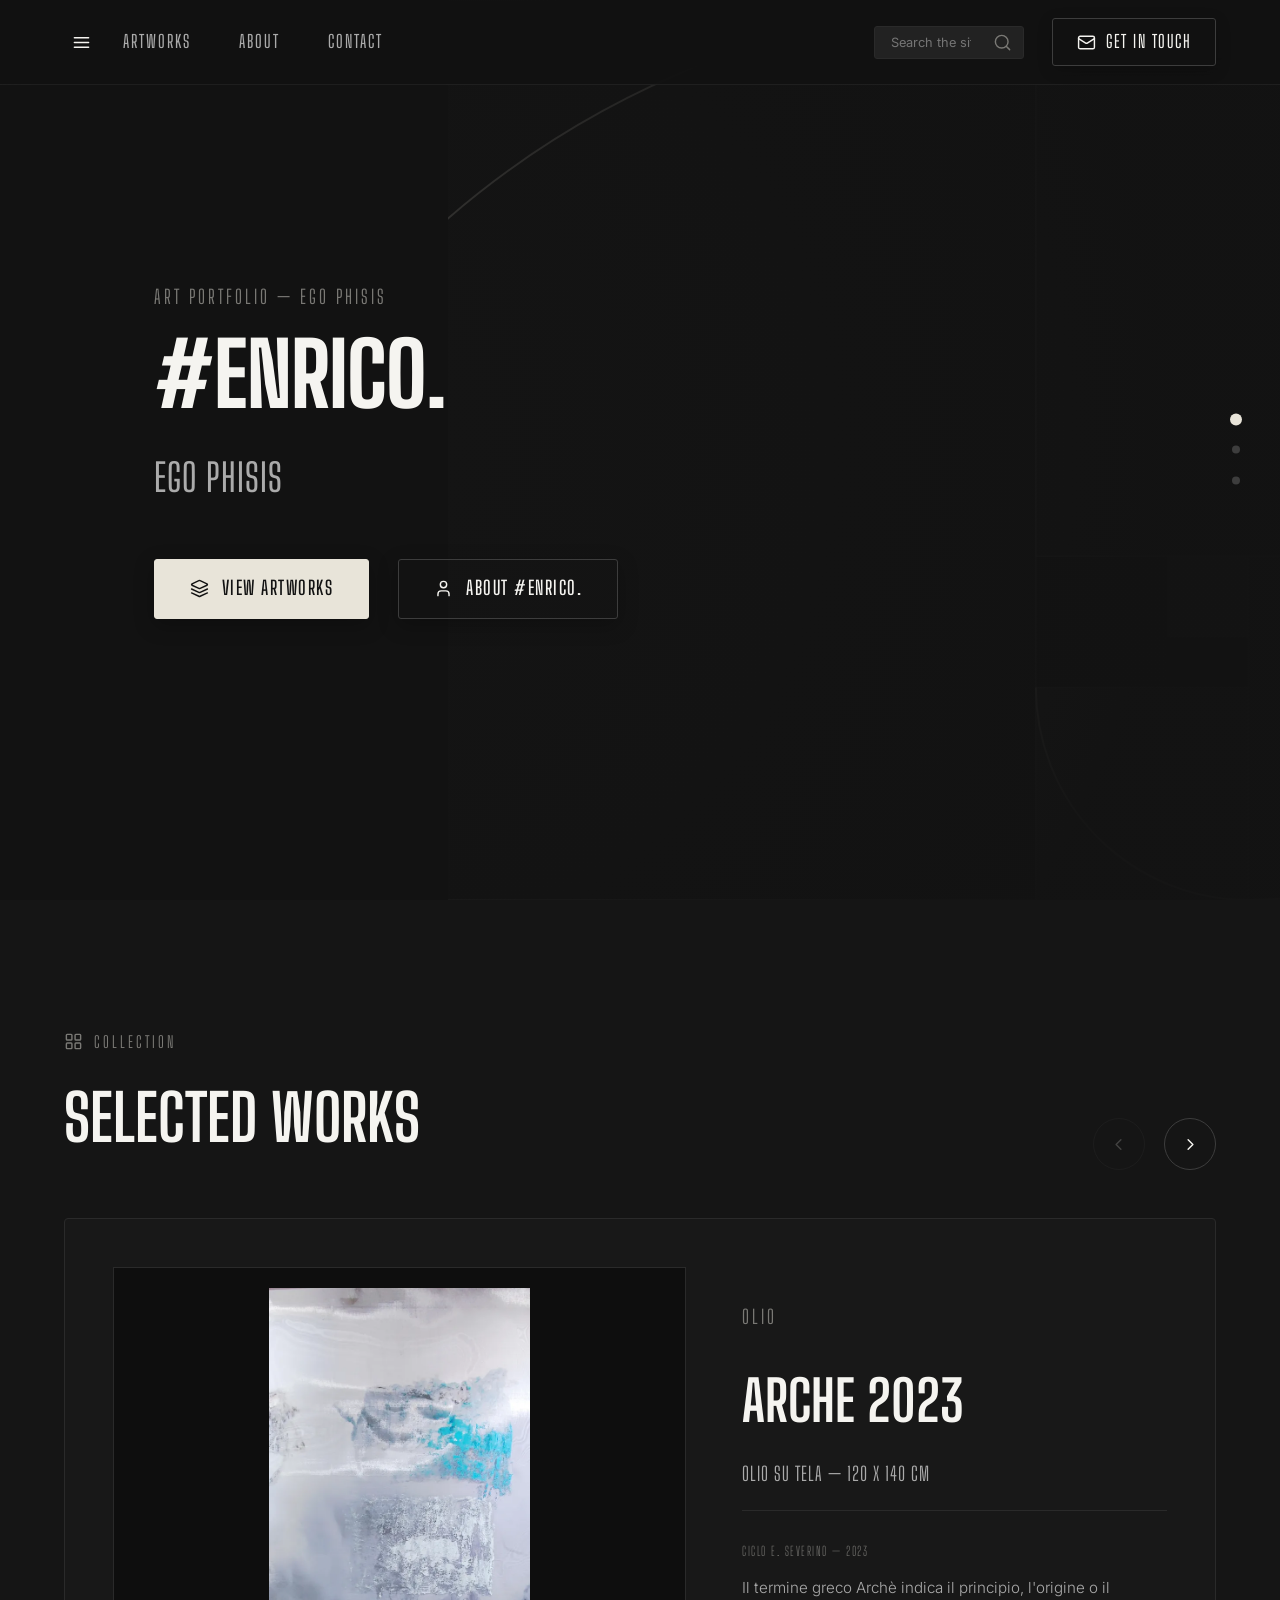
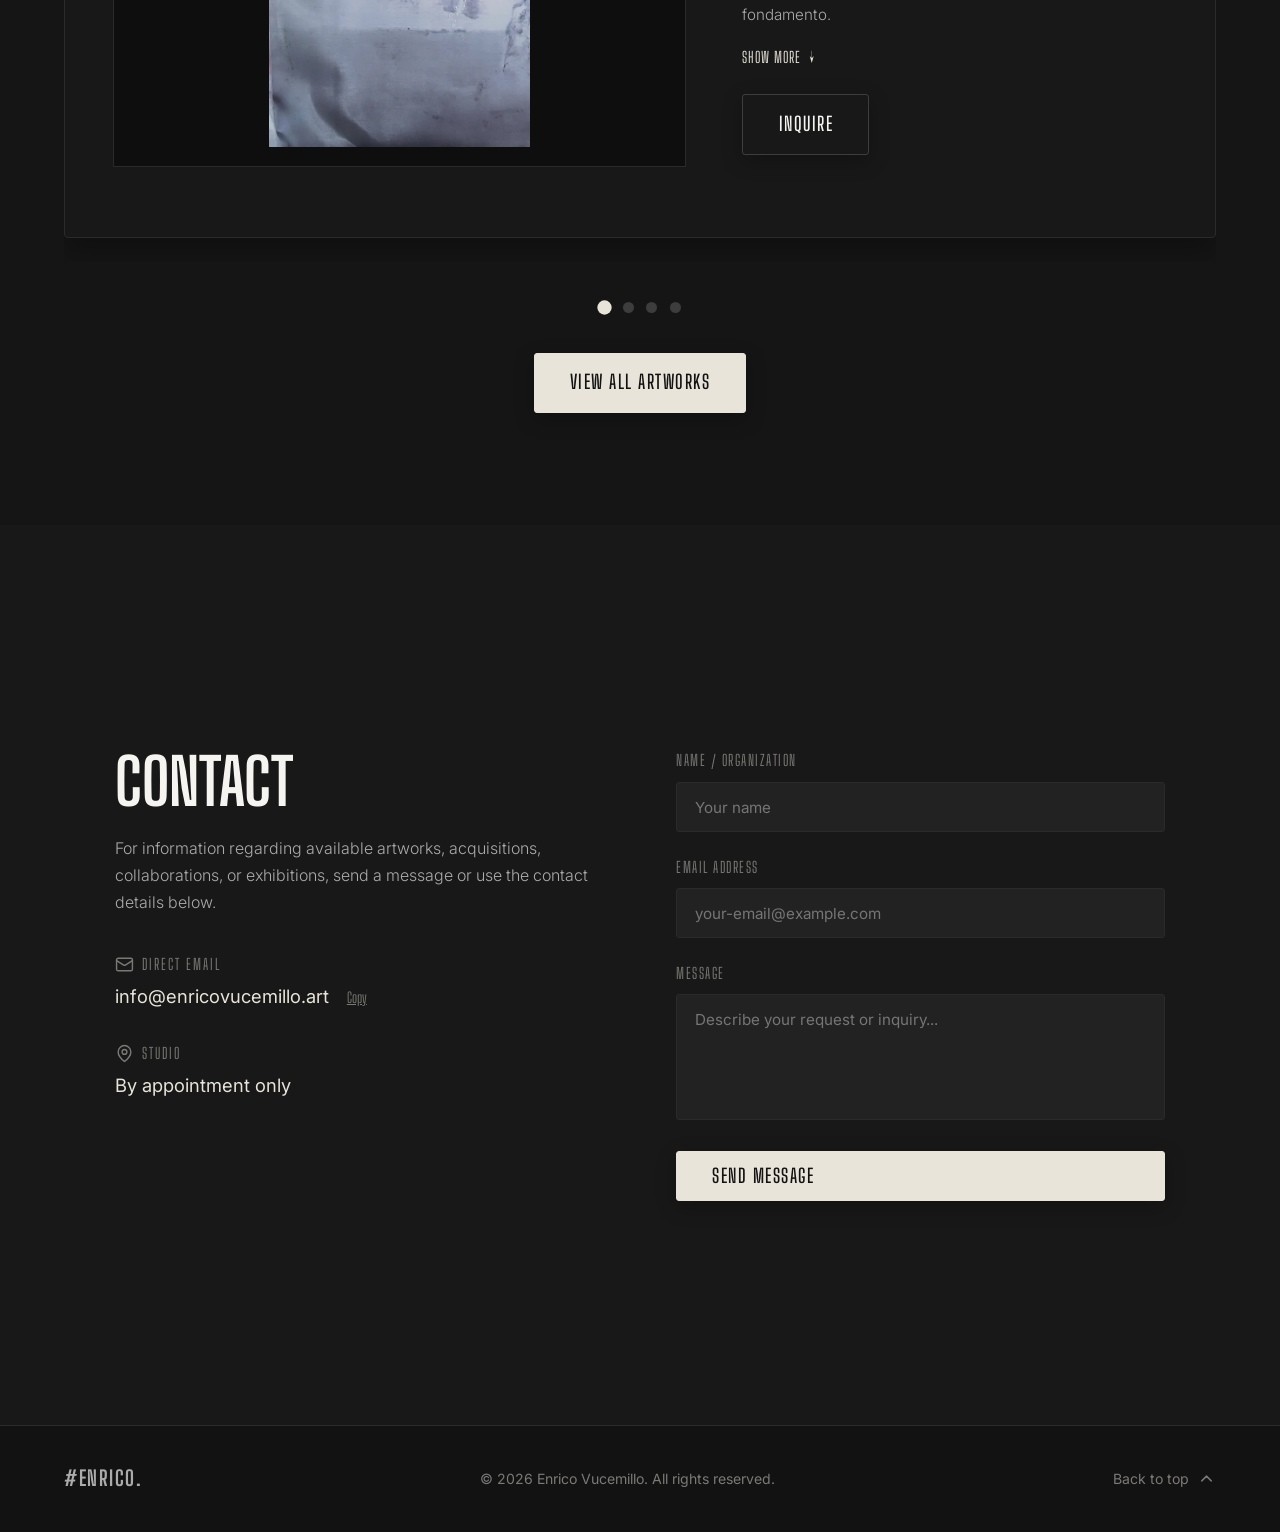
==== commit 205aa86a: "Rinomina il link dell'amministratore in un collegamento laterale e migliora lo stile" ====
--- a/public /index.html
+++ b/public /index.html
@@ -193,30 +193,24 @@
       transform: translateX(0);
     }
 
-    .admin-floating-link {
-      position: fixed;
-      right: 1.5rem;
-      bottom: 1.5rem;
-      z-index: 1700;
-      width: 48px;
-      height: 48px;
-      display: grid;
-      place-items: center;
+    .sidebar-admin-link {
+      position: sticky;
+      bottom: 0;
+      margin-top: auto;
+      padding: 1rem 0 0.25rem;
+      border-top: 1px solid var(--border-color);
+      background-color: var(--bg-panel);
+      display: flex;
+      align-items: center;
       color: var(--text-muted);
-      background: var(--bg-panel);
-      border: 1px solid var(--border-light);
-      border-radius: 50%;
-      box-shadow: 0 6px 24px rgba(0, 0, 0, 0.35);
-    }
-    .admin-floating-link:hover {
-      color: var(--accent-crema) !important;
-      border-color: var(--accent-crema);
-      transform: translateY(-2px);
-    }
-    .admin-floating-link svg {
-      width: 22px;
-      height: 22px;
-      stroke-width: 1.7;
+      font-family: var(--font-display);
+      font-size: 1.1rem;
+      letter-spacing: 1.5px;
+      text-transform: uppercase;
+      transition: var(--transition);
+    }
+    .sidebar-admin-link:hover {
+      color: var(--accent-crema);
     }
 
     .sidebar-header {
@@ -1035,13 +1029,8 @@
         <li><a href="#contatti">Contact & Info</a></li>
       </ul>
     </div>
+    <a class="sidebar-admin-link" href="/admin">Admin</a>
   </aside>
-  <a class="admin-floating-link" href="/admin" aria-label="Area admin" title="Admin">
-    <svg viewBox="0 0 24 24" fill="none" stroke="currentColor" stroke-linecap="round" stroke-linejoin="round" aria-hidden="true">
-      <path d="M12 22s8-4 8-11V5l-8-3-8 3v6c0 7 8 11 8 11Z"/>
-      <path d="m9 12 2 2 4-4"/>
-    </svg>
-  </a>
 
   <!-- LIGHTBOX -->
   <div class="lightbox-modal" id="lightboxModal">
